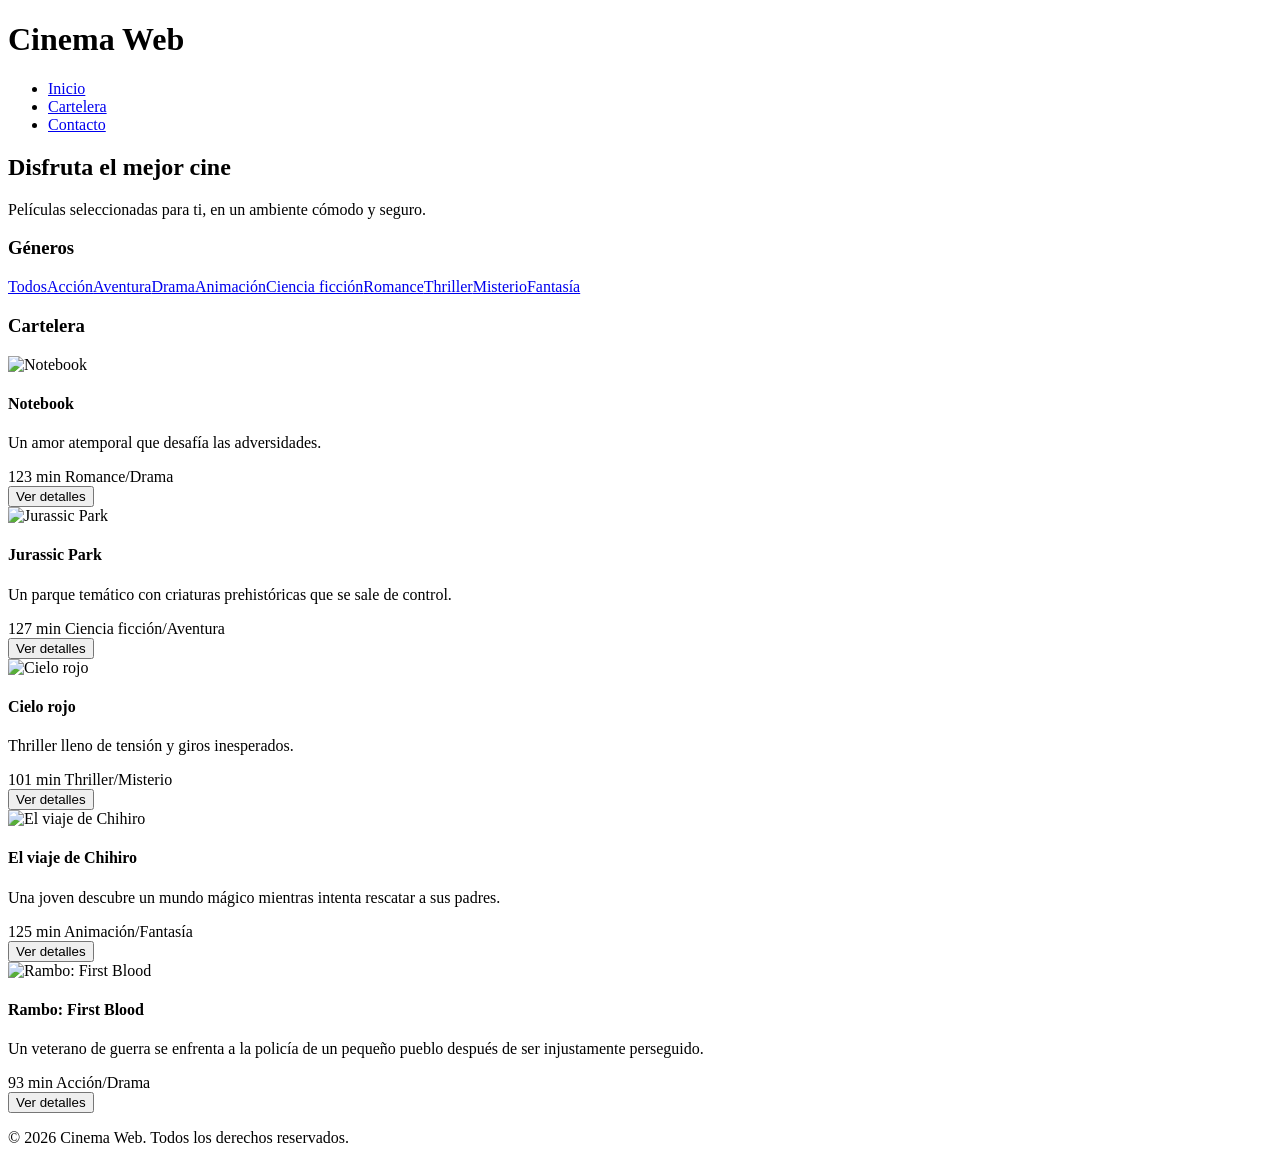
==== cinema-web/index.html @ d6cb7afb "Merge cambios del profesor" ====
<!doctype html>
<html lang="es">

<head>
    <meta charset="utf-8">
    <meta name="viewport" content="width=device-width, initial-scale=1">
    <title>Cinema Web</title>
    <link rel="stylesheet" href="css/styles.css">

    <script src="https://code.jquery.com/jquery-3.7.1.min.js"></script>

</head>

<body>
    <header class="site-header">
        <div class="container header-inner">
            <h1 class="site-logo">Cinema Web</h1>
            <nav class="main-nav" aria-label="Navegación principal">
                <ul id="list">
                    <li><a href="#">Inicio</a></li>
                    <li><a href="#cartelera">Cartelera</a></li>
                    <li><a href="#">Contacto</a></li>
                </ul>
            </nav>
        </div>
    </header>

    <main>
        <section class="hero">
            <div class="container hero-inner">
                <h2 class="hero-title">Disfruta el mejor cine</h2>
                <p class="hero-subtitle">Películas seleccionadas para ti, en un ambiente cómodo y seguro.</p>
            </div>
        </section>
        <div class="principal">
            <aside class="aside-menu">
                <h3>Géneros</h3>

                <div id="genreContainer" class="genreClass">
                    <a href="#">Todos</a>
                </div>
            </aside>

            <section id="cartelera" class="cartelera container">
                <h3>Cartelera</h3>
                <!-- Contenedor vacío donde JavaScript añadirá las tarjetas de películas -->

                <div id="movieContainer" class="movie-grid" aria-live="polite">
                    <div class="movie-grid">
                        <article class="movie-card">
                            <img src="images/poster-diario-de-una-pasion.jpg" alt="Diario de una pasión"
                                class="movie-card__image">
                            <div class="movie-card__content">
                                <h4 class="movie-card__title">Diario de una pasión</h4>
                                <p class="movie-card__description">Una historia de amor que trasciende el tiempo y las
                                    adversidades.</p>
                                <div class="movie-card__meta">
                                    <span class="movie-card__genre">Romance/Drama</span>
                                    <span class="movie-card__duration">123 min</span>
                                </div>
                                <button class="movie-card__button">Ver detalles</button>
                            </div>
                        </article>
                    </div>

                </div>
            </section>
        </div>
    </main>

    <footer class="site-footer">
        <div class="container footer-inner">
            <p>&copy; <span id="year"></span> Cinema Web. Todos los derechos reservados.</p>
        </div>
    </footer>

    <script src="js/app.js" defer></script>
</body>

</html>
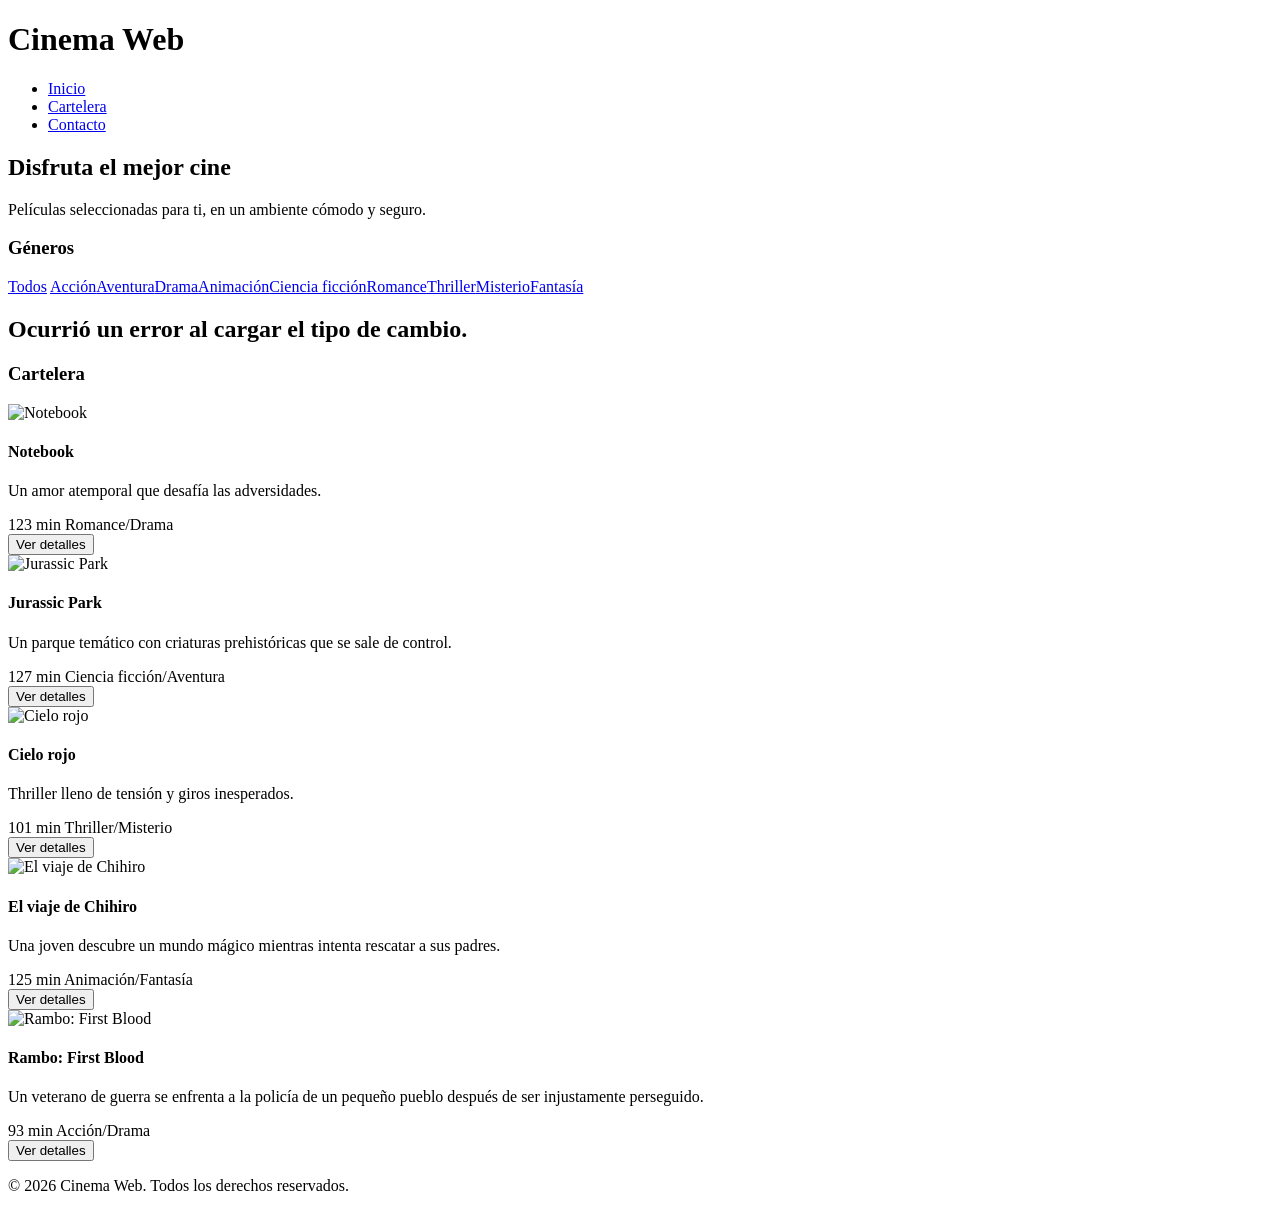
==== commit a88e0611: "Trabajar con Apis." ====
--- a/cinema-web/index.html
+++ b/cinema-web/index.html
@@ -39,6 +39,13 @@
                 <div id="genreContainer" class="genreClass">
                     <a href="#">Todos</a>
                 </div>
+
+                <div id="dolarChange">
+                    <h2></h2>
+                    <ul>
+
+                    </ul>
+                </div>
             </aside>
 
             <section id="cartelera" class="cartelera container">
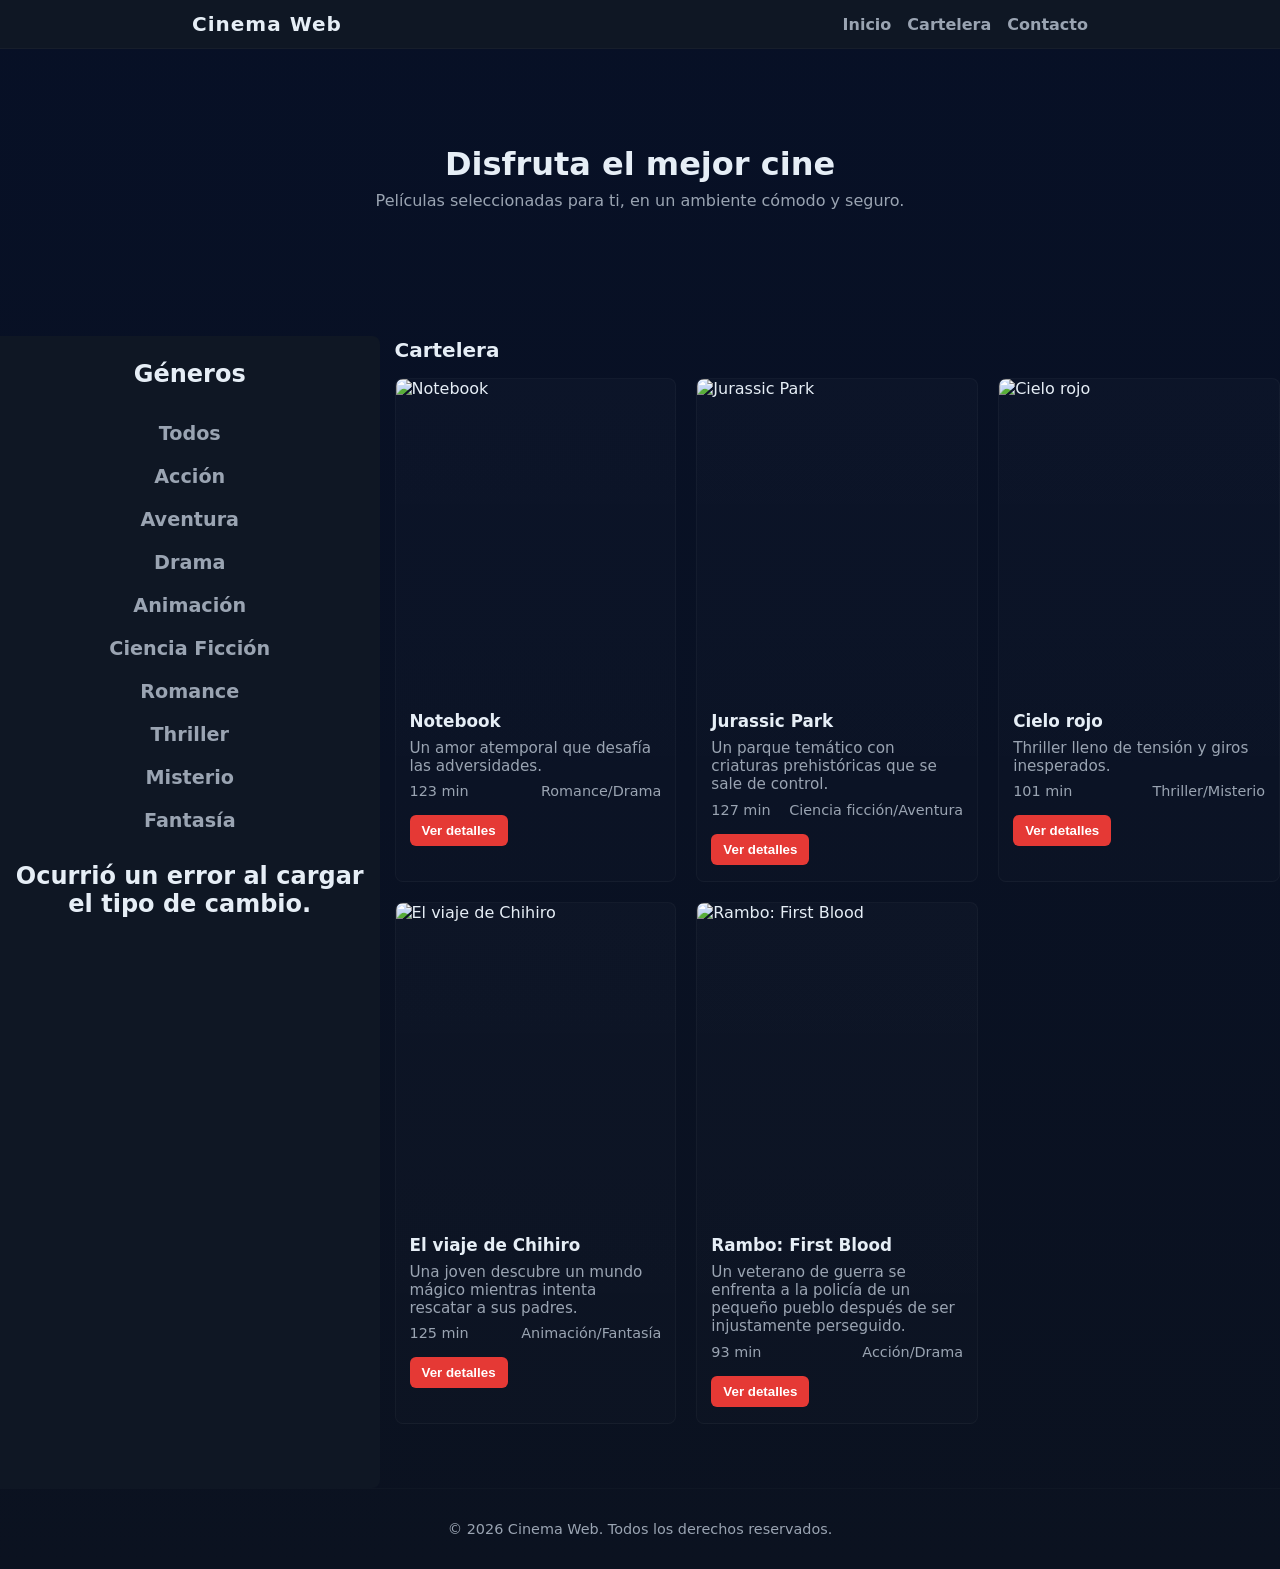
==== commit 3b3c88fa: "Se agrega la funcion de ver detalles en cada tarjeta de peliculas." ====
--- a/cinema-web/index.html
+++ b/cinema-web/index.html
@@ -72,6 +72,14 @@
 
                 </div>
             </section>
+
+            <div id="movieDetails">
+                <h2>Detalles de la película</h2>
+                <pre id="movieDetailContent">
+
+                </pre>
+            </div>
+
         </div>
     </main>
 
--- a/cinema-web/css/styles.css
+++ b/cinema-web/css/styles.css
@@ -0,0 +1,285 @@
+/* Variables */
+:root {
+    --bg: #0b0f17;
+    --surface: #0f1724;
+    --accent: #e53935;
+    --muted: #9aa4b2;
+    --over: #ffffff;
+    --card-bg: #0d1117;
+    --radius: 8px;
+    --max-width: 1100px;
+    --medium-width: 500px;
+}
+
+* {
+    box-sizing: border-box
+}
+
+body {
+    margin: 0;
+    font-family: system-ui, -apple-system, 'Segoe UI', Roboto, 'Helvetica Neue', Arial;
+    background: linear-gradient(180deg, #071026 0%, #0b1220 100%);
+    color: #e6eef6;
+    -webkit-font-smoothing: antialiased;
+}
+
+main {
+    display: block;
+}
+
+.principal {
+    display: flex;
+    justify-content: center;
+    gap: 15px;
+}
+
+.container {
+    width: 70%;
+    max-width: var(--max-width);
+    margin: 0 auto;
+}
+
+.aside-menu {
+    width: 30%;
+    max-width: var(--medium-width);
+    background-color: var(--surface);
+    margin: 30px auto 0 0;
+    text-align: center;
+    border-top-right-radius: var(--radius);
+    border-bottom-right-radius: var(--radius);
+}
+
+/* Header */
+.site-header {
+    background: var(--surface);
+    border-bottom: 1px solid rgba(255, 255, 255, 0.03);
+    padding: 12px 0;
+}
+
+.header-inner {
+    display: flex;
+    align-items: center;
+    justify-content: space-between;
+}
+
+.site-logo {
+    margin: 0;
+    font-size: 1.25rem;
+    letter-spacing: 1px;
+}
+
+.main-nav ul {
+    list-style: none;
+    margin: 0;
+    padding: 0;
+    display: flex;
+    gap: 16px;
+}
+
+.main-nav a {
+    color: var(--muted);
+    text-decoration: none;
+    font-weight: 600;
+}
+
+.main-nav a:hover {
+    color: var(--accent)
+}
+
+/* Hero */
+.hero {
+    padding: 48px 0;
+}
+
+.hero-inner {
+    text-align: center;
+    padding: 48px 0;
+}
+
+.hero-title {
+    margin: 0 0 8px 0;
+    font-size: 2rem;
+}
+
+.hero-subtitle {
+    margin: 0;
+    color: var(--muted);
+}
+
+/*menu lateral*/
+
+#genreContainer {
+    display: flex;
+    flex-direction: column;
+}
+
+.aside-menu h3 {
+    text-transform: capitalize;
+    font-size: 1.5rem;
+}
+
+.aside-menu a {
+    color: var(--muted);
+    text-decoration: none;
+    text-transform: capitalize;
+    font-size: 1.2rem;
+    font-weight: 600;
+    margin: 10px 0;
+
+}
+
+.aside-menu a:hover {
+    font-size: 1.4rem;
+    color: var(--over);
+}
+
+
+/* Cartelera */
+.cartelera {
+    padding: 32px 0 64px 0;
+}
+
+.cartelera h3 {
+    margin: 0 0 16px 0;
+    font-size: 1.25rem;
+}
+
+/* Movie grid and card classes (prepared for dynamic insertion) */
+.movie-grid {
+    display: grid;
+    grid-template-columns: repeat(auto-fill, minmax(220px, 1fr));
+    gap: 20px;
+}
+
+.movie-card {
+    background: linear-gradient(180deg, rgba(255, 255, 255, 0.02), rgba(255, 255, 255, 0.01));
+    border: 1px solid rgba(255, 255, 255, 0.03);
+    border-radius: var(--radius);
+    overflow: hidden;
+    display: flex;
+    flex-direction: column;
+    transition: transform .18s ease, box-shadow .18s ease;
+}
+
+.movie-card:hover {
+    transform: translateY(-6px);
+    box-shadow: 0 8px 24px rgba(0, 0, 0, 0.6);
+}
+
+.movie-card__image {
+    width: 100%;
+    height: 320px;
+    object-fit: cover;
+    display: block;
+}
+
+.movie-card__content {
+    padding: 12px 14px 16px 14px;
+    display: flex;
+    flex-direction: column;
+    gap: 8px;
+    flex: 1 1 auto;
+}
+
+.movie-card__title {
+    margin: 0;
+    font-size: 1.05rem;
+}
+
+.movie-card__description {
+    margin: 0;
+    color: var(--muted);
+    font-size: 0.95rem;
+    line-height: 1.2;
+}
+
+.movie-card__meta {
+    display: flex;
+    justify-content: space-between;
+    align-items: center;
+    gap: 8px;
+    color: var(--muted);
+    font-size: 0.9rem;
+}
+
+.movie-card__button {
+    margin-top: 8px;
+    align-self: flex-start;
+    padding: 8px 12px;
+    background: var(--accent);
+    color: white;
+    border: none;
+    border-radius: 6px;
+    cursor: pointer;
+    font-weight: 700;
+}
+
+.movie-card__button:hover {
+    opacity: 0.95
+}
+
+/* Footer */
+.site-footer {
+    padding: 18px 0;
+    border-top: 1px solid rgba(255, 255, 255, 0.02);
+    text-align: center;
+    color: var(--muted);
+    font-size: 0.9rem;
+}
+
+/*Detalles de las peliculas*/
+#movieDetails {
+    display: none;
+    width: 0;
+    height: 0;
+    position: fixed;
+    top: 0;
+    left: 0;
+    text-align: center;
+    padding: 12px;
+    background-color: var(--muted);
+    border-radius: var(--radius);
+    transform: all 0.5 ease;
+}
+
+#movieDetails.show {
+    display: block;
+    width: 20%;
+    height: auto;
+    max-height: 200px;
+    z-index: 1000;
+}
+
+#movieDetails h2 {
+    margin-top: 0;
+    font-size: 1.5rem;
+}
+
+#movieDetails pre {
+    white-space: pre-wrap;
+    word-wrap: break-word;
+    background-color: var(--surface);
+    text-align: left;
+    color: var(--over);
+}
+
+/* Responsive tweaks */
+@media (max-width:720px) {
+    .hero-title {
+        font-size: 1.5rem
+    }
+
+    .movie-card__image {
+        height: 220px
+    }
+}
+
+@media (max-width:420px) {
+    .main-nav ul {
+        gap: 8px
+    }
+
+    .movie-card__image {
+        height: 180px
+    }
+}
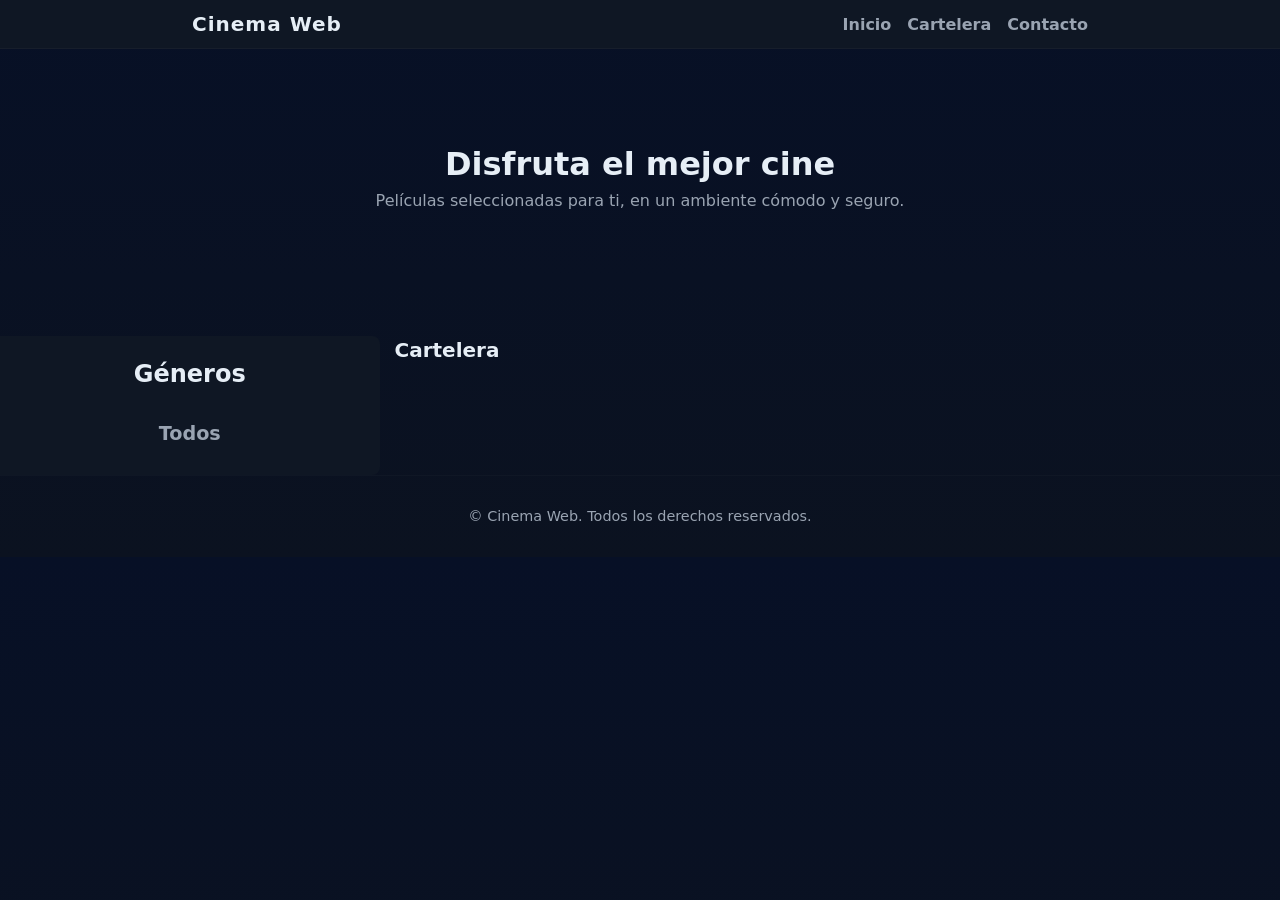
==== commit a81433fb: "Trabajo semana pasada" ====
--- a/cinema-web/index.html
+++ b/cinema-web/index.html
@@ -19,7 +19,7 @@
                 <ul id="list">
                     <li><a href="#">Inicio</a></li>
                     <li><a href="#cartelera">Cartelera</a></li>
-                    <li><a href="#">Contacto</a></li>
+                    <li><a href="contacto.html">Contacto</a></li>
                 </ul>
             </nav>
         </div>
@@ -92,4 +92,4 @@
     <script src="js/app.js" defer></script>
 </body>
 
-</html>+</html>
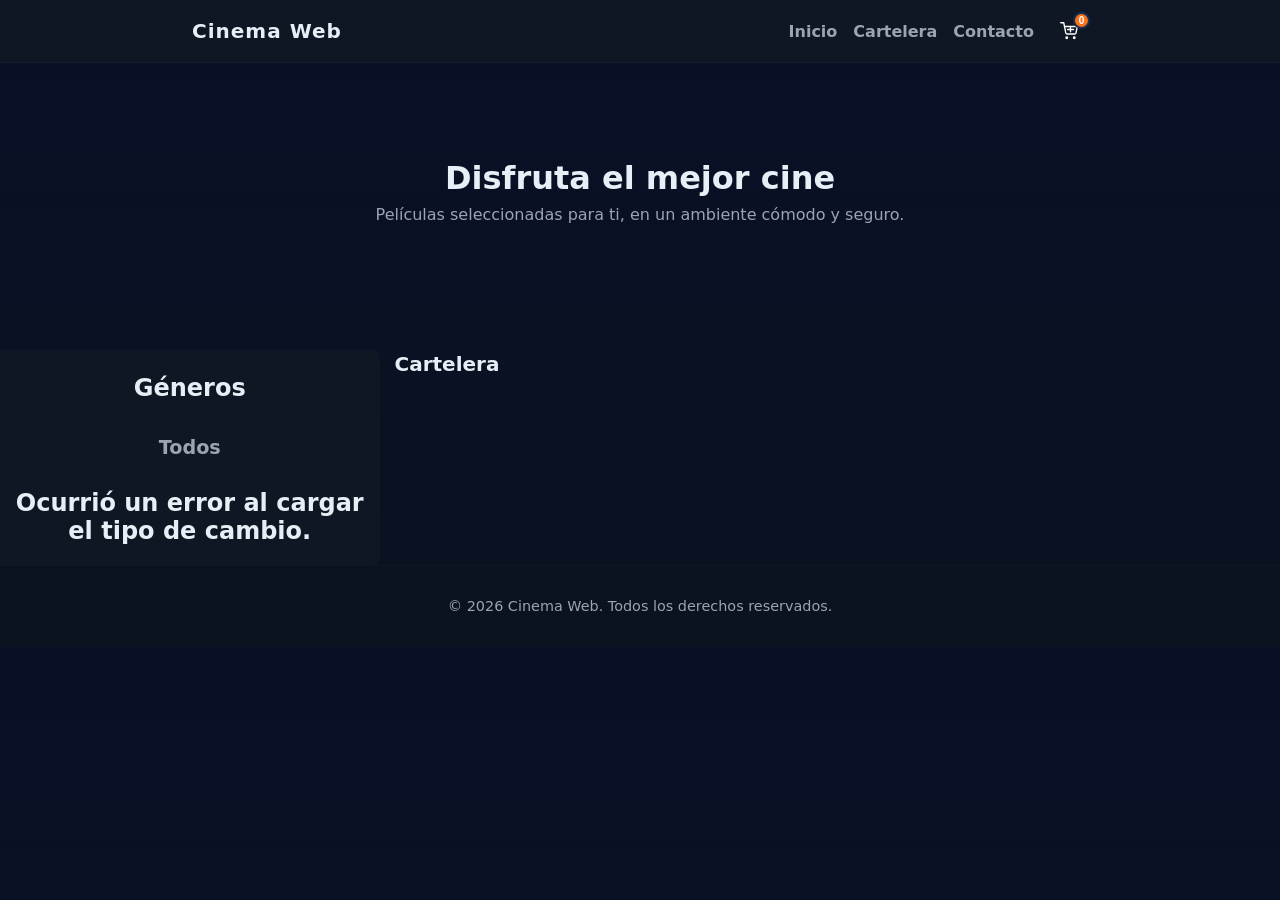
==== commit b6e43097: "Agregar funcionalidad de compra de entradas y comprobante JSON" ====
--- a/cinema-web/index.html
+++ b/cinema-web/index.html
@@ -20,8 +20,24 @@
                     <li><a href="#">Inicio</a></li>
                     <li><a href="#cartelera">Cartelera</a></li>
                     <li><a href="contacto.html">Contacto</a></li>
-                </ul>
-            </nav>
+                    <li>
+                        <button id="cartToggle" class="cart-toggle" type="button"
+                        aria-label="Abrir carrito de compra" aria-expanded="false">
+                        <svg class="cart-icon" xmlns="http://www.w3.org/2000/svg"
+                        viewBox="0 0 24 24" width="23" height="23"
+                        fill="none" stroke="currentColor" stroke-width="1.8"
+                        stroke-linecap="round" stroke-linejoin="round"
+                        aria-hidden="true">
+                        <circle cx="9" cy="21" r="1"/>
+                        <circle cx="19" cy="21" r="1"/>
+                        <path d="M1 1h4l2.68 13.39a2 2 0 0 0 2 1.61h9.72a2 2 0 0 0 2-1.61L23 6H6"/>
+                        <path d="M10 10h8M14 7v6"/>
+                    </svg>
+                    <span id="cartCount">0</span>
+                </button>
+                </li>
+            </ul>
+        </nav>
         </div>
     </header>
 
@@ -73,6 +89,13 @@
                 </div>
             </section>
 
+            <section id="carrito" class="container cart-panel" hidden>
+                <h3>Mi carrito de compra</h3>
+                <div id="cartContent">
+                    <p>Seleccione una película para comenzar su compra.</p>
+                </div>
+            </section>
+
             <div id="movieDetails">
                 <h2>Detalles de la película</h2>
                 <pre id="movieDetailContent">
--- a/cinema-web/css/styles.css
+++ b/cinema-web/css/styles.css
@@ -227,40 +227,95 @@
     font-size: 0.9rem;
 }
 
-/*Detalles de las peliculas*/
+/* Detalles de las peliculas */
 #movieDetails {
     display: none;
-    width: 0;
-    height: 0;
     position: fixed;
-    top: 0;
-    left: 0;
+
+    top: 50%;
+    left: 50%;
+    transform: translate(-50%, -50%);
+
+    width: min(600px, 90vw);
+    max-height: 80vh;
+
+    padding: 30px;
+    box-sizing: border-box;
+
+    background-color: var(--muted);
+    border: 1px solid rgba(255, 255, 255, 0.15);
+    border-radius: 18px;
+
+    box-shadow: 
+        0 20px 60px rgba(0, 0, 0, 0.6),
+        0 0 0 100vmax rgba(0, 0, 0, 0.65);
+
+    z-index: 1000;
+
     text-align: center;
-    padding: 12px;
-    background-color: var(--muted);
-    border-radius: var(--radius);
-    transform: all 0.5 ease;
 }
 
 #movieDetails.show {
     display: block;
-    width: 20%;
-    height: auto;
-    max-height: 200px;
-    z-index: 1000;
 }
 
 #movieDetails h2 {
-    margin-top: 0;
-    font-size: 1.5rem;
+    margin: 0 0 20px;
+    font-size: 1.7rem;
 }
 
 #movieDetails pre {
+    max-height: 50vh;
+    overflow-y: auto;
+
+    margin: 0;
+    padding: 20px;
+
     white-space: pre-wrap;
     word-wrap: break-word;
+    word-break: break-word;
+
     background-color: var(--surface);
+    border-radius: 12px;
+
     text-align: left;
     color: var(--over);
+
+    font-family: "Courier New", monospace;
+    font-size: 14px;
+    line-height: 1.6;
+}
+
+/* Botón para cerrar */
+#movieDetails button {
+    position: absolute;
+    top: 12px;
+    right: 12px;
+
+    width: 36px;
+    height: 36px;
+
+    border: none;
+    border-radius: 50%;
+
+    background-color: #e74c3c;
+    color: white;
+
+    font-size: 22px;
+    font-weight: bold;
+
+    cursor: pointer;
+
+    display: flex;
+    align-items: center;
+    justify-content: center;
+
+    transition: transform 0.2s ease, background-color 0.2s ease;
+}
+
+#movieDetails button:hover {
+    background-color: #c0392b;
+    transform: scale(1.1);
 }
 
 /* Responsive tweaks */
@@ -282,4 +337,303 @@
     .movie-card__image {
         height: 180px
     }
-}+}
+
+/* Icono del carrito en la navegación */
+.cart-toggle {
+    position: relative;
+    display: inline-flex;
+    align-items: center;
+    justify-content: center;
+    vertical-align: middle;
+
+    width: 38px;
+    height: 38px;
+    margin: 0;
+    padding: 0;
+    line-height: 1;
+
+    background: transparent;
+    color: white;
+    border: none;
+    border-radius: 50%;
+
+    cursor: pointer;
+    transition: background-color 0.2s ease;
+}
+
+.cart-icon {
+    display: block;
+    width: 18px;
+    height: 18px;
+}
+
+.cart-toggle:hover {
+    background: rgba(255, 255, 255, 0.12);
+}
+
+/* Contador pequeño en la esquina */
+#cartCount {
+    position: absolute;
+    top: 0;
+    right: -2px;
+
+    display: flex;
+    align-items: center;
+    justify-content: center;
+
+    min-width: 17px;
+    height: 17px;
+    padding: 0 3px;
+    box-sizing: border-box;
+
+    background: #f97316;
+    color: white;
+    border: 2px solid #172d50;
+    border-radius: 50%;
+
+    font-size: 10px;
+    font-weight: bold;
+    line-height: 1;
+}
+
+/* Panel del carrito*/
+
+.cart-panel {
+    width: min(520px, calc(100% - 32px));
+    height: fit-content;
+    margin: 30px auto;
+    padding: 24px;
+    box-sizing: border-box;
+    align-self: flex-start;
+
+    background: var(--surface);
+    color: var(--over);
+
+    border: 1px solid rgba(255, 255, 255, 0.12);
+    border-radius: 16px;
+
+    box-shadow: 0 12px 35px rgba(0, 0, 0, 0.22);
+}
+
+.cart-panel h3 {
+    margin-top: 0;
+    margin-bottom: 20px;
+    font-size: 1.5rem;
+}
+
+/* Alinear el carrito con los enlaces del menú */
+.main-nav #list {
+    display: flex;
+    align-items: center;
+}
+
+.main-nav #list li {
+    display: flex;
+    align-items: center;
+}
+
+.main-nav #list li:last-child {
+    align-self: center;
+}
+
+.main-nav .cart-toggle {
+    display: inline-flex;
+    align-items: center;
+    justify-content: center;
+    vertical-align: middle;
+    transform: translateY(0);
+}
+
+
+/* Botón para comprar tiquetes */
+.buy-ticket-button {
+    display: block;
+    width: 100%;
+    margin-top: 10px;
+    padding: 10px 14px;
+
+    background-color: #29496f;
+    color: #ffffff;
+
+    border: 1px solid #3d608a;
+    border-radius: 8px;
+
+    font-size: 0.9rem;
+    font-weight: 600;
+    font-family: inherit;
+
+    cursor: pointer;
+    transition: background-color 0.2s ease,
+                transform 0.2s ease;
+}
+
+.buy-ticket-button:hover {
+    background-color: #365d8b;
+    transform: translateY(-1px);
+}
+
+.buy-ticket-button:focus-visible {
+    outline: 2px solid #7db5ff;
+    outline-offset: 3px;
+}
+
+
+.confirm-purchase-button {
+    display: block;
+    width: 100%;
+    margin-top: 10px;
+    padding: 10px 14px;
+    background-color: #29496f;
+    color: #ffffff;
+    border: 1px solid #3d608a;
+    border-radius: 8px;
+    font-size: 0.9rem;
+    font-weight: 600;
+    font-family: inherit;
+    cursor: pointer;
+    transition: background-color 0.2s ease, transform 0.2s ease;
+}
+
+.confirm-purchase-button:hover {
+    background-color: #365d8b;
+    transform: translateY(-1px);
+}
+
+.confirm-purchase-button:focus-visible {
+    outline: 2px solid #7db5ff;
+    outline-offset: 3px;
+}
+
+
+/* Seleccionador de horarios en el carrito */
+#cartContent label {
+    display: block;
+    margin: 18px 0 8px;
+    color: #e5eaf2;
+    font-size: 0.95rem;
+    font-weight: 600;
+}
+
+#showtimeSelect {
+    display: block;
+    width: 100%;
+    padding: 12px 14px;
+    margin-bottom: 18px;
+
+    background-color: #172438;
+    color: #ffffff;
+
+    border: 1px solid #3d608a;
+    border-radius: 8px;
+
+    font-family: inherit;
+    font-size: 0.95rem;
+
+    cursor: pointer;
+    outline: none;
+    transition: border-color 0.2s ease,
+                box-shadow 0.2s ease;
+}
+
+#showtimeSelect:hover {
+    border-color: #7098c9;
+}
+
+#showtimeSelect:focus {
+    border-color: #7db5ff;
+    box-shadow: 0 0 0 3px rgba(125, 181, 255, 0.15);
+}
+
+#showtimeSelect option {
+    background-color: #172438;
+    color: #ffffff;
+}
+
+
+.ticket-price,
+.ticket-total {
+    margin: 16px 0;
+    color: #e5eaf2;
+}
+
+.ticket-price strong {
+    color: #ffffff;
+}
+
+.ticket-quantity input {
+    display: block;
+    width: 100%;
+    box-sizing: border-box;
+    margin-top: 8px;
+    padding: 12px 14px;
+    background-color: #172438;
+    color: #ffffff;
+    border: 1px solid #3d608a;
+    border-radius: 8px;
+    font: inherit;
+}
+
+.ticket-quantity input:focus {
+    outline: 2px solid #7db5ff;
+    outline-offset: 2px;
+}
+
+.ticket-total strong {
+    color: #7db5ff;
+    font-size: 1.2rem;
+}
+
+
+.cart-message {
+    margin-top: 16px;
+    padding: 12px 14px;
+    border: 1px solid #3d608a;
+    border-radius: 8px;
+    background-color: #172438;
+    color: #e5eaf2;
+    font-size: 0.92rem;
+    line-height: 1.5;
+}
+
+.cart-message.success {
+    border-color: #3b8a70;
+    color: #a8f0d0;
+}
+
+.cart-message.error {
+    border-color: #a94c5b;
+    color: #ffb8c1;
+}
+
+
+/* Botón para cancelar la compra */
+.cancel-purchase-button {
+    display: block;
+    width: 100%;
+    margin-top: 10px;
+    padding: 10px 14px;
+    background-color: transparent;
+    color: #aebbd0;
+    border: 1px solid #3d4d63;
+    border-radius: 8px;
+    font-size: 0.9rem;
+    font-weight: 500;
+    font-family: inherit;
+    cursor: pointer;
+    transition:
+        background-color 0.2s ease,
+        color 0.2s ease,
+        border-color 0.2s ease;
+}
+
+.cancel-purchase-button:hover {
+    background-color: #253247;
+    color: #ffffff;
+    border-color: #60748f;
+}
+
+.cancel-purchase-button:focus-visible {
+    outline: 2px solid #7db5ff;
+    outline-offset: 3px;
+}
